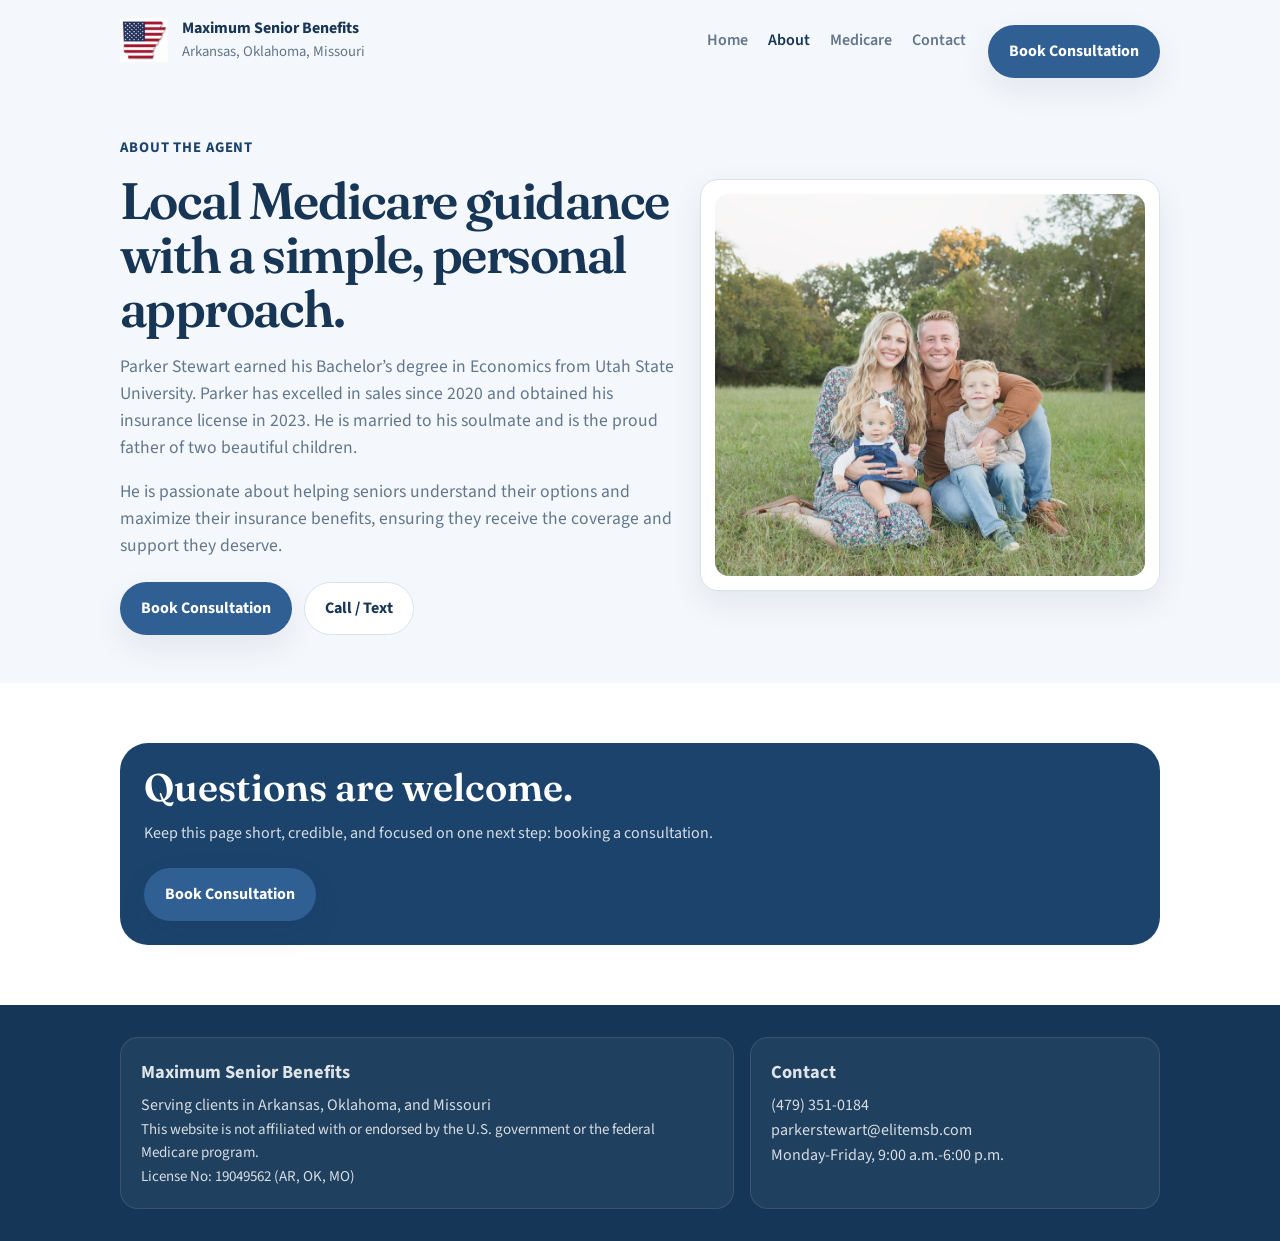
==== about.html @ aabd2c8e "initialize repo" ====
<!DOCTYPE html>
<html lang="en">
  <head>
    <meta charset="UTF-8" />
    <meta name="viewport" content="width=device-width, initial-scale=1.0" />
    <title>Maximum Senior Benefits</title>
    <meta name="description" content="" />
    <meta property="og:title" content="" />
    <meta property="og:description" content="" />
    <meta property="og:type" content="website" />
    <meta property="og:image" content="" />
    <link rel="icon" type="image/svg+xml" href="assets/favicon.svg" />
    <link rel="preconnect" href="https://fonts.googleapis.com" />
    <link rel="preconnect" href="https://fonts.gstatic.com" crossorigin />
    <link
      href="https://fonts.googleapis.com/css2?family=Fraunces:opsz,wght@9..144,500;9..144,600&amp;family=Source+Sans+3:wght@400;600;700;800&amp;display=swap"
      rel="stylesheet"
    />
    <link rel="stylesheet" href="styles.css" />
    <script src="content-config.js"></script>
    <script defer src="script.js"></script>
  </head>
  <body data-page="about">
    <div data-header-root></div>

    <main>
      <section class="hero">
        <div class="container page-grid">
          <div class="lead-block">
            <span class="eyebrow" data-content="about.hero.eyebrow"></span>
            <h1 data-content="about.hero.title"></h1>
            <p data-content="about.hero.body1"></p>
            <p data-content="about.hero.body2"></p>
            <div class="button-row">
              <a class="btn btn-primary" href="contact.html" data-content="about.hero.primary"></a>
              <a class="btn btn-secondary" data-config-href="phoneHref" href="tel:+16155550148" data-content="about.hero.secondary"></a>
            </div>
          </div>
          <div class="page-card">
            <img
              data-config-src="familyImage"
              src="assets/about-family.jpg"
              data-content-alt="about.hero.imageAlt"
              alt=""
            />
          </div>
        </div>
      </section>

      <section class="section surface">
        <div class="container banner">
          <h2 data-content="about.banner.title"></h2>
          <p data-content="about.banner.body"></p>
          <div class="button-row">
            <a class="btn btn-primary" href="contact.html" data-content="about.banner.primary"></a>
          </div>
        </div>
      </section>
    </main>

    <div data-footer-root></div>
  </body>
</html>
---- styles.css ----
:root {
  --bg: #f4f7fb;
  --surface: #ffffff;
  --surface-soft: #edf3f9;
  --ink: #173555;
  --ink-soft: #62778c;
  --accent: #2f5f93;
  --accent-dark: #1c436c;
  --accent-soft: #dbe8f5;
  --gold: #c7a068;
  --line: #d8e2ee;
  --shadow: 0 12px 32px rgba(23, 53, 85, 0.08);
  --radius: 18px;
  --radius-lg: 28px;
  --container: min(1040px, calc(100% - 2rem));
  --font-display: "Fraunces", Georgia, serif;
  --font-body: "Source Sans 3", "Segoe UI", sans-serif;
}

*,
*::before,
*::after {
  box-sizing: border-box;
}

html {
  scroll-behavior: smooth;
}

body {
  margin: 0;
  background: var(--bg);
  color: var(--ink);
  font-family: var(--font-body);
  line-height: 1.55;
  -webkit-font-smoothing: antialiased;
}

img {
  display: block;
  max-width: 100%;
}

a {
  color: inherit;
  text-decoration: none;
}

button,
input,
textarea,
select {
  font: inherit;
}

button {
  cursor: pointer;
}

:focus-visible {
  outline: 3px solid rgba(47, 95, 147, 0.25);
  outline-offset: 3px;
}

.sr-only {
  position: absolute;
  width: 1px;
  height: 1px;
  padding: 0;
  margin: -1px;
  overflow: hidden;
  clip: rect(0, 0, 0, 0);
  white-space: nowrap;
  border: 0;
}

.container {
  width: var(--container);
  margin: 0 auto;
}

.section {
  padding: 3.75rem 0;
}

.surface {
  background: var(--surface);
}

.eyebrow {
  display: inline-block;
  margin-bottom: 0.85rem;
  color: var(--accent-dark);
  font-size: 0.92rem;
  font-weight: 700;
  letter-spacing: 0.06em;
  text-transform: uppercase;
}

.lead-block {
  max-width: 42rem;
}

.lead-block h1,
.lead-block h2 {
  margin: 0;
  font-family: var(--font-display);
  font-size: clamp(2.2rem, 4vw, 3.6rem);
  font-weight: 600;
  line-height: 1.06;
  letter-spacing: -0.03em;
}

.lead-block p {
  margin: 1rem 0 0;
  color: var(--ink-soft);
  font-size: 1.1rem;
}

.site-header {
  position: sticky;
  top: 0;
  z-index: 1000;
  background: rgba(244, 247, 251, 0.94);
  border-bottom: 1px solid transparent;
  backdrop-filter: blur(10px);
}

.site-header.is-scrolled {
  background: rgba(255, 255, 255, 0.96);
  border-color: rgba(47, 95, 147, 0.1);
}

.header-inner {
  display: flex;
  align-items: center;
  justify-content: space-between;
  gap: 1rem;
  min-height: 5rem;
}

.brand {
  display: flex;
  align-items: center;
  gap: 0.85rem;
}

.brand-logo {
  width: 3rem;
  height: 3rem;
  object-fit: contain;
}

.brand-copy strong {
  display: block;
  font-size: 1rem;
}

.brand-copy span {
  display: block;
  color: var(--ink-soft);
  font-size: 0.92rem;
}

.site-nav {
  display: flex;
  align-items: center;
  gap: 1.4rem;
}

.nav-links {
  display: flex;
  align-items: center;
  gap: 1.25rem;
}

.nav-link {
  color: var(--ink-soft);
  font-weight: 600;
}

.nav-link.is-active,
.nav-link:hover,
.nav-link:focus-visible {
  color: var(--ink);
}

.nav-toggle {
  display: none;
  width: 2.8rem;
  height: 2.8rem;
  border: 1px solid var(--line);
  border-radius: 50%;
  background: var(--surface);
}

.nav-toggle-lines,
.nav-toggle-lines::before,
.nav-toggle-lines::after {
  content: "";
  display: block;
  width: 1rem;
  height: 2px;
  margin: 0 auto;
  border-radius: 999px;
  background: var(--ink);
}

.nav-toggle-lines::before {
  transform: translateY(-0.32rem);
}

.nav-toggle-lines::after {
  transform: translateY(0.2rem);
}

.button-row {
  display: flex;
  flex-wrap: wrap;
  gap: 0.75rem;
  margin-top: 1.4rem;
}

.button-row-center {
  justify-content: center;
}

.btn {
  display: inline-flex;
  align-items: center;
  justify-content: center;
  min-height: 3.2rem;
  padding: 0.82rem 1.25rem;
  border: 1px solid transparent;
  border-radius: 999px;
  font-weight: 700;
}

.btn-primary {
  background: var(--accent);
  color: #fff;
  box-shadow: var(--shadow);
}

.btn-enroll {
  min-width: 20rem;
  min-height: 4.1rem;
  padding: 1rem 1.6rem;
  font-size: 1.16rem;
}

.btn-secondary {
  background: var(--surface);
  border-color: var(--line);
  color: var(--ink);
}

.hero {
  padding: 3.4rem 0 3rem;
}

.hero-grid,
.simple-grid,
.contact-grid,
.page-grid {
  display: grid;
  gap: 1.25rem;
}

.hero-grid,
.page-grid,
.contact-grid {
  grid-template-columns: minmax(0, 1fr) minmax(280px, 0.82fr);
  align-items: center;
}

.hero-card,
.page-card,
.info-card,
.mini-card,
.contact-card,
.form-card,
.footer-card {
  background: var(--surface);
  border: 1px solid var(--line);
  border-radius: var(--radius);
  box-shadow: var(--shadow);
}

.hero-card,
.page-card {
  padding: 0.85rem;
}

.hero-card img,
.page-card img {
  width: 100%;
  border-radius: calc(var(--radius) - 4px);
  object-fit: cover;
}

.hero-card img {
  aspect-ratio: 4.5 / 4.4;
}

.page-card img {
  aspect-ratio: 4.5 / 4;
}

.page-card-side img {
  aspect-ratio: 4 / 3;
}

.page-card-large img {
  aspect-ratio: 16 / 8.5;
}

.simple-grid {
  grid-template-columns: repeat(auto-fit, minmax(220px, 1fr));
}

.mini-card,
.info-card,
.contact-card,
.form-card,
.footer-card {
  padding: 1.25rem;
}

.mini-card h3,
.info-card h3,
.contact-card h3,
.form-card h2,
.footer-card h3 {
  margin: 0 0 0.4rem;
  font-size: 1.15rem;
}

.mini-card p,
.info-card p,
.contact-card p,
.footer-card p {
  margin: 0;
  color: var(--ink-soft);
}

.centered-card-grid .info-card h3,
.centered-card-grid .info-card p {
  text-align: center;
}

.icon-chip {
  display: inline-flex;
  align-items: center;
  justify-content: center;
  width: 2.2rem;
  height: 2.2rem;
  margin-bottom: 0.85rem;
  border-radius: 999px;
  background: var(--accent-soft);
  color: var(--accent-dark);
  font-weight: 800;
}

.link-line {
  display: inline-flex;
  align-items: center;
  margin-top: 0.8rem;
  color: var(--accent-dark);
  font-weight: 700;
}

.banner {
  padding: 1.5rem;
  border-radius: var(--radius-lg);
  background: var(--accent-dark);
  color: #fff;
}

.banner h2 {
  margin: 0;
  font-family: var(--font-display);
  font-size: clamp(1.8rem, 3vw, 2.8rem);
  font-weight: 600;
  line-height: 1.08;
}

.banner p {
  margin: 0.8rem 0 0;
  color: rgba(255, 255, 255, 0.82);
}

.note {
  margin-top: 1rem;
  color: var(--ink-soft);
  font-size: 0.98rem;
}

.stack {
  display: grid;
  gap: 1rem;
}

.contact-grid {
  align-items: start;
}

.contact-grid-minimal {
  display: grid;
  gap: 1.25rem;
  grid-template-columns: minmax(260px, 0.75fr) minmax(0, 1.25fr);
  align-items: start;
}

.contact-list {
  display: grid;
  gap: 1rem;
}

.contact-link {
  color: var(--accent-dark);
  font-weight: 700;
}

.field-grid {
  display: grid;
  gap: 0.9rem;
}

.field-row {
  display: grid;
  grid-template-columns: repeat(2, minmax(0, 1fr));
  gap: 0.9rem;
}

.field {
  display: grid;
  gap: 0.38rem;
}

.field label {
  font-weight: 700;
}

.field input,
.field textarea,
.field select {
  width: 100%;
  padding: 0.9rem 0.95rem;
  border: 1px solid var(--line);
  border-radius: 14px;
  background: #fff;
  color: var(--ink);
}

.field textarea {
  min-height: 8rem;
  resize: vertical;
}

.calendly-shell {
  background: var(--surface);
  border: 1px solid var(--line);
  border-radius: var(--radius);
  box-shadow: var(--shadow);
  overflow: hidden;
}

.calendly-inline-widget {
  min-width: 320px;
  height: 700px;
}

.footer {
  padding: 2rem 0;
  background: #153657;
  color: rgba(255, 255, 255, 0.86);
}

.footer-inner {
  display: grid;
  gap: 1rem;
  grid-template-columns: minmax(0, 1.2fr) minmax(240px, 0.8fr);
}

.footer-card {
  background: rgba(255, 255, 255, 0.05);
  border-color: rgba(255, 255, 255, 0.1);
  box-shadow: none;
}

.footer-card p,
.footer-card a {
  color: rgba(255, 255, 255, 0.82);
}

.footer-small {
  margin-top: 1rem;
  font-size: 0.94rem;
  color: rgba(255, 255, 255, 0.72);
}

code {
  padding: 0.08rem 0.32rem;
  border-radius: 6px;
  background: var(--accent-soft);
  color: var(--accent-dark);
}

@media (max-width: 860px) {
  .nav-toggle {
    display: inline-flex;
    align-items: center;
    justify-content: center;
  }

  .site-nav {
    position: absolute;
    top: calc(100% + 0.5rem);
    left: 1rem;
    right: 1rem;
    display: none;
    flex-direction: column;
    align-items: stretch;
    padding: 1rem;
    background: var(--surface);
    border: 1px solid var(--line);
    border-radius: var(--radius);
    box-shadow: var(--shadow);
  }

  .site-header.is-open .site-nav {
    display: flex;
  }

  .nav-links,
  .site-nav .button-row {
    flex-direction: column;
    align-items: stretch;
  }

  .hero-grid,
  .page-grid,
  .contact-grid,
  .contact-grid-minimal,
  .simple-grid,
  .footer-inner,
  .field-row {
    grid-template-columns: 1fr;
  }
}

@media (max-width: 640px) {
  .container {
    width: min(100% - 1rem, 1040px);
  }

  .brand-copy span {
    display: none;
  }

  .button-row {
    flex-direction: column;
  }

  .btn {
    width: 100%;
  }

  .section {
    padding: 3rem 0;
  }

  .hero {
    padding: 2.6rem 0;
  }
}
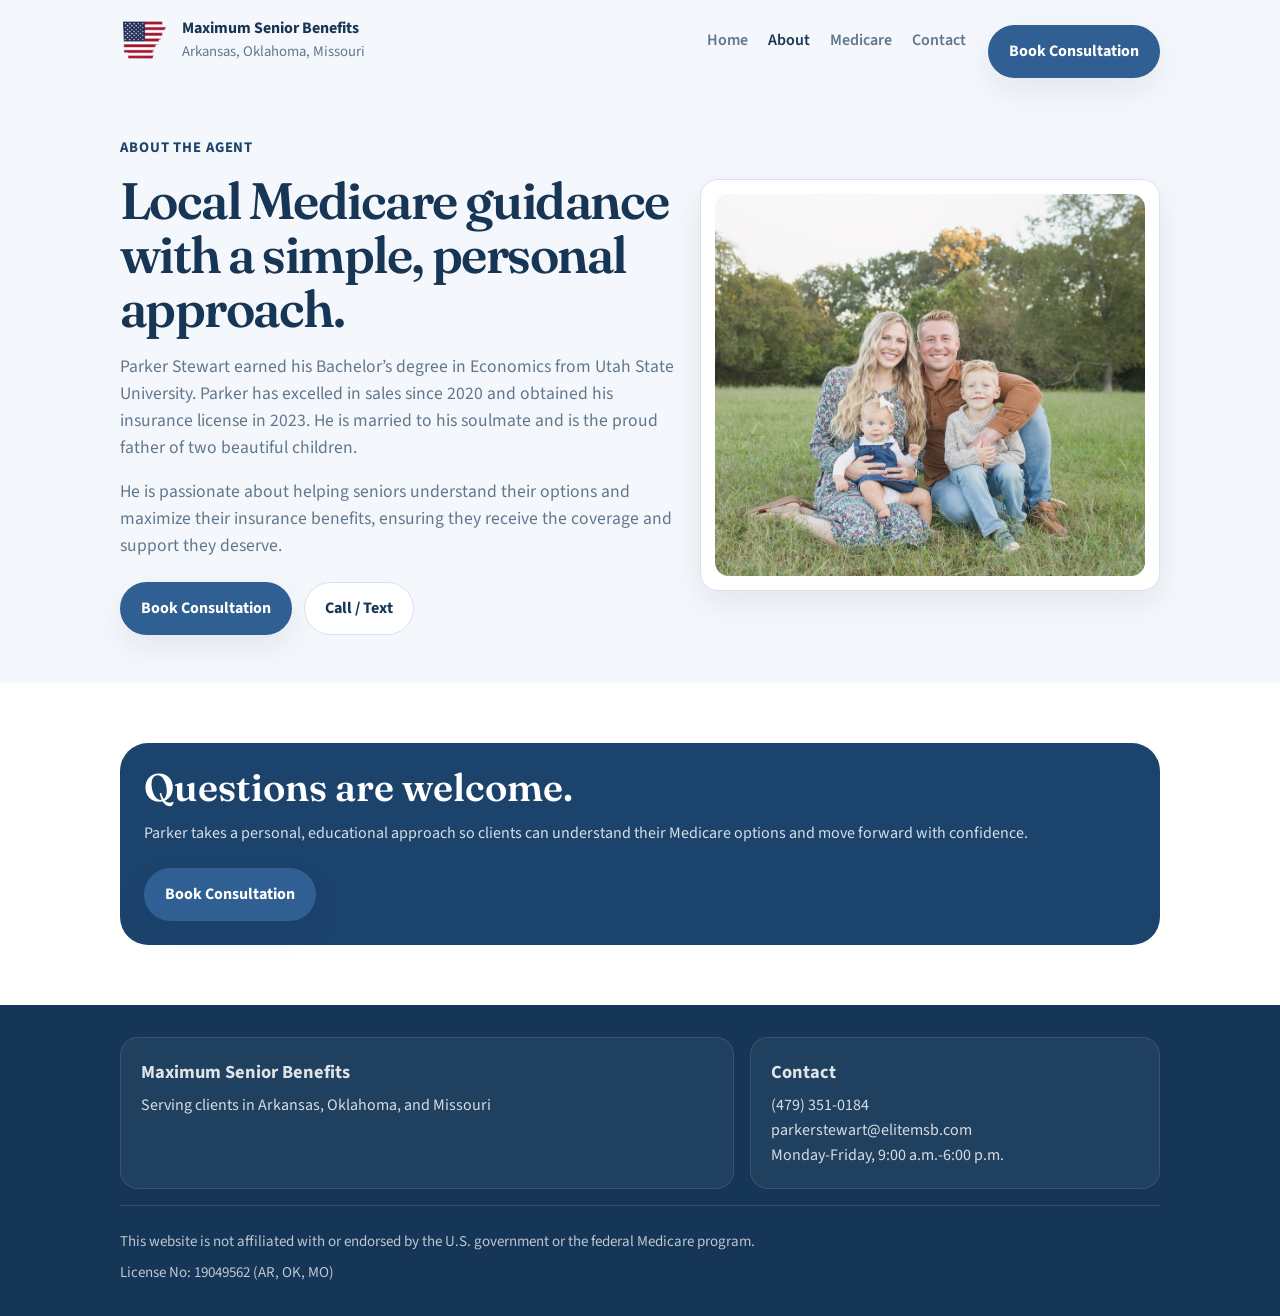
==== commit 38bb62fd: "cleaned things up" ====
--- a/about.html
+++ b/about.html
@@ -33,7 +33,7 @@
             <p data-content="about.hero.body2"></p>
             <div class="button-row">
               <a class="btn btn-primary" href="contact.html" data-content="about.hero.primary"></a>
-              <a class="btn btn-secondary" data-config-href="phoneHref" href="tel:+16155550148" data-content="about.hero.secondary"></a>
+              <a class="btn btn-secondary" data-config-href="phoneHref" href="tel:+14793510184" data-content="about.hero.secondary"></a>
             </div>
           </div>
           <div class="page-card">
--- a/styles.css
+++ b/styles.css
@@ -483,6 +483,12 @@
   grid-template-columns: minmax(0, 1.2fr) minmax(240px, 0.8fr);
 }
 
+.footer-bottom {
+  margin-top: 1rem;
+  padding-top: 1rem;
+  border-top: 1px solid rgba(255, 255, 255, 0.12);
+}
+
 .footer-card {
   background: rgba(255, 255, 255, 0.05);
   border-color: rgba(255, 255, 255, 0.1);
@@ -495,7 +501,7 @@
 }
 
 .footer-small {
-  margin-top: 1rem;
+  margin: 0.5rem 0 0;
   font-size: 0.94rem;
   color: rgba(255, 255, 255, 0.72);
 }
